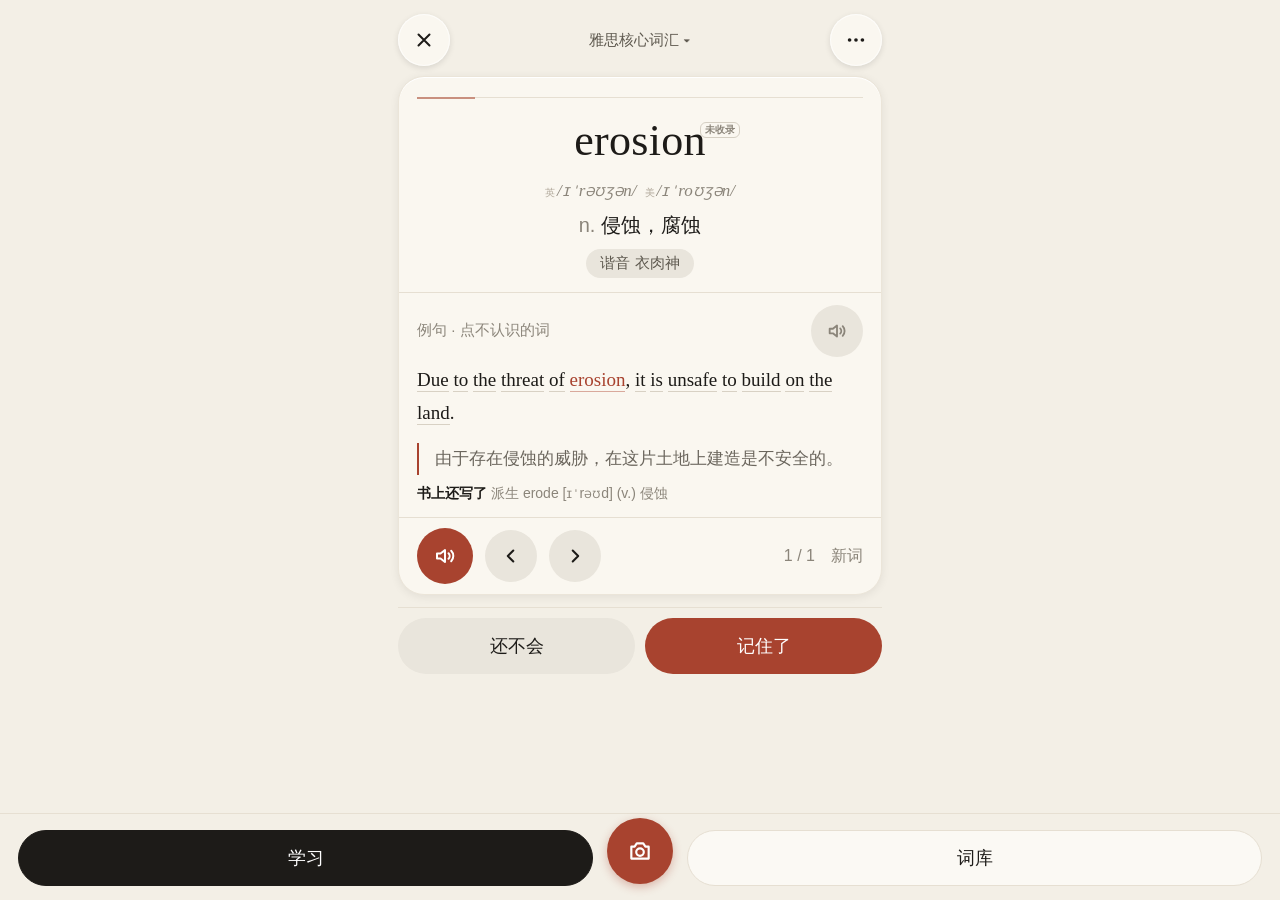
==== vocab/index.html @ ccadfb57 "vocab v3: 学这个类, category switcher, full-res OCR, judge fixes, layout" ====
<!doctype html><html lang="zh-CN"><head><meta charset="utf-8">
<meta name="viewport" content="width=device-width,initial-scale=1,viewport-fit=cover,user-scalable=no">
<meta name="theme-color" content="#f3efe6"><link rel="manifest" href="manifest.json">
<link rel="apple-touch-icon" href="icon-192.png"><meta name="apple-mobile-web-app-capable" content="yes"><meta name="apple-mobile-web-app-status-bar-style" content="default"><meta name="apple-mobile-web-app-title" content="拍照词库">
<meta name="referrer" content="no-referrer"><title>拍照词库</title><link rel="stylesheet" href="app.css"></head><body>
<div class="app">
<!-- 学习 -->
<section class="view on" id="v-study">
  <div class="top"><button class="rbtn" id="closeBtn" aria-label="关闭"><svg viewBox="0 0 24 24" fill="none" stroke="#1d1b18" stroke-width="2.2" stroke-linecap="round"><path d="M6 6l12 12M18 6L6 18"/></svg></button>
  <button id="catName" style="font-size:15px;color:#5e594f;max-width:55%;overflow:hidden;text-overflow:ellipsis;white-space:nowrap"></button><button class="rbtn" id="moreBtn" aria-label="更多"><svg viewBox="0 0 24 24" fill="#1d1b18"><circle cx="5" cy="12" r="2"/><circle cx="12" cy="12" r="2"/><circle cx="19" cy="12" r="2"/></svg></button></div>
  <div class="card" id="card"></div>
  <div class="acts"><button class="big g" id="dunno">还不会</button><button class="big r" id="gotit">记住了</button></div>
</section>
<!-- 词库 -->
<section class="view" id="v-lib">
  <div class="top"><h2>词库</h2><button class="rbtn" id="libMore" aria-label="更多"><svg viewBox="0 0 24 24" fill="#1d1b18"><circle cx="5" cy="12" r="2"/><circle cx="12" cy="12" r="2"/><circle cx="19" cy="12" r="2"/></svg></button></div>
  <div class="pbtns"><button class="pb r" id="addParent">＋ 新建大类</button><button class="pb" id="manualBtn">✍️ 手动添加</button></div>
  <div class="list" id="catList"></div>
  <p class="muted">点分类开始学习；☰ 拖动或 ↑↓ 排序；⋯ 管理单词、重命名、删除。<br>大类数量 = 自身单词 + 全部子类单词。</p>
</section>
<!-- 单词管理 -->
<section class="view" id="v-words">
  <div class="top"><button class="rbtn" data-back>‹</button><h2 id="wTitle"></h2><span id="wOkWrap" style="width:52px"></span></div>
  <div class="pbtns"><button class="pb" id="wDelMode">多选删除</button><button class="pb" id="wEditMode">编辑</button><button class="pb" id="wFix">补全音标/谐音/等级</button></div>
  <div class="list" id="wList"></div>
</section>
<!-- 拍照 -->
<section class="view" id="v-photo">
  <div class="top"><button class="rbtn" data-back>‹</button><h2>拍照导入</h2><span style="width:52px"></span></div>
  <div class="pbtns"><button class="pb" id="pickBtn">🖼 从相册选（可多张）</button><button class="pb" id="shootBtn">📷 拍一张</button></div>
  <div class="thumbs" id="thumbs"></div>
  <p class="muted" id="photoTip">可连续拍多张；识别按缩略图顺序进行，第 1 张的单词排在最前。</p>
  <button class="big r" style="width:100%;display:none" id="runOcr">开始识别</button>
  <input type="file" id="pick" accept="image/*" multiple hidden><input type="file" id="shoot" accept="image/*" capture="environment" hidden>
</section>
<!-- 确认 -->
<section class="view" id="v-confirm">
  <div class="top"><button class="rbtn" data-back>‹</button><h2>确认导入</h2><button class="ok" id="confOk">✓</button></div>
  <div class="prog" id="prog"><div id="progT">准备中…</div><div class="bar"><i id="progB"></i></div></div>
  <div class="fm"><label>导入到分类</label><select id="confCat"></select></div>
  <div class="pbtns" style="margin-top:10px"><button class="pb" id="selAll">全选 / 全不选</button></div>
  <div id="confList"></div>
</section>
<!-- 手动 -->
<section class="view" id="v-manual">
  <div class="top"><button class="rbtn" data-back>‹</button><h2 id="mTitle">手动添加</h2><button class="ok" id="mOk">✓</button></div>
  <div class="ecard"><div class="f" id="mForm"></div></div>
  <div class="pbtns"><button class="pb" id="mAuto">自动补全音标 / 谐音 / 释义 / 翻译</button></div>
</section>
</div>
<nav class="nav"><button class="tab on" id="tabStudy">学习</button><button class="cam" id="camBtn" aria-label="拍照导入"><svg viewBox="0 0 24 24" fill="none" stroke="#fff" stroke-width="2" stroke-linejoin="round"><path d="M4 8h3l2-3h6l2 3h3v11H4z"/><circle cx="12" cy="13" r="3.5"/></svg></button><button class="tab" id="tabLib">词库</button></nav>
<div class="pop" id="pop"></div><div class="toast" id="toast"></div><div class="hint" id="hint" style="display:none">轻点任意处开始朗读</div>
<div class="sheet" id="sheet"><div class="in" id="sheetIn"></div></div>
<input type="file" id="restoreFile" accept="application/json,.json" hidden>
<script src="cefr.js"></script><script src="parse.js"></script><script src="enrich.js"></script><script src="app.js"></script>
</body></html>
---- vocab/app.css ----
:root{--bg:#f3efe6;--card:#faf7f0;--line:#e6dfd2;--red:#a8432f;--red2:#b04a35;--ink:#1d1b18;--mute:#8b857a;--grey:#e9e5dc;--serif:Georgia,"Noto Serif","Noto Serif SC","Songti SC",serif}
*{box-sizing:border-box;-webkit-tap-highlight-color:transparent}
html,body{margin:0;background:var(--bg);color:var(--ink);font-family:-apple-system,"PingFang SC","Noto Sans SC","Helvetica Neue",sans-serif;-webkit-user-select:none;user-select:none}
input,textarea,select{-webkit-user-select:text;user-select:text}
button{font:inherit;color:inherit;border:0;background:none;padding:0;cursor:pointer}
.app{max-width:520px;margin:0 auto;min-height:100vh;padding:calc(env(safe-area-inset-top) + 12px) 18px calc(env(safe-area-inset-bottom) + 96px)}
.top{display:flex;justify-content:space-between;align-items:center;height:56px;margin-bottom:8px}
.top h2{font-size:17px;font-weight:600;margin:0}
.rbtn{width:52px;height:52px;border-radius:50%;background:var(--card);box-shadow:0 2px 6px #0000001c,inset 0 0 0 1px #ffffffaa;display:flex;align-items:center;justify-content:center}
.rbtn svg{width:22px;height:22px}
.card{background:var(--card);border-radius:26px;box-shadow:0 1px 0 #fff inset,0 2px 10px #00000012;border:1px solid #ebe5d9;overflow:hidden;position:relative}
.card .acc{height:1px;background:var(--line);margin:20px 18px 0;position:relative}.card .acc:before{content:"";position:absolute;left:0;top:-.5px;width:58px;height:2px;background:#c9907f}
.head{text-align:center;padding:10px 18px 14px}
.word{font-family:var(--serif);font-size:44px;font-weight:500;letter-spacing:.3px;margin:8px 0 0;line-height:1.15;word-break:break-word;position:relative;display:inline-block}
.lv{position:absolute;right:-34px;top:6px;font-family:-apple-system,sans-serif;font-size:10px;font-weight:600;color:var(--red);border:1px solid #d9a99c;border-radius:6px;padding:1px 4px;text-decoration:none;letter-spacing:0}
.lv.na{color:var(--mute);border-color:#d5cfc3}
.ipa{font-family:var(--serif);font-style:italic;color:var(--mute);font-size:17px;margin-top:12px}.ipa span{margin:0 4px}.ipa small{font-style:normal;font-size:10px;margin-right:2px;color:#b1a99b}
.mean{font-size:20px;margin-top:10px}.mean .pos{color:var(--mute);margin-right:6px}
.pill{display:inline-block;margin-top:10px;background:var(--grey);color:#5e594f;border-radius:999px;padding:5px 14px;font-size:15px}
.ex{border-top:1px solid var(--line);padding:12px 18px 14px}
.exh{display:flex;justify-content:space-between;align-items:center;color:var(--mute);font-size:15px}
.gbtn{width:52px;height:52px;border-radius:50%;background:var(--grey);display:flex;align-items:center;justify-content:center}.gbtn svg{width:22px;height:22px}
.sent{font-family:var(--serif);font-size:19px;line-height:1.75;margin-top:6px}
.sent .w{border-bottom:1.5px solid #d8d1c4;padding-bottom:1px;cursor:pointer}.sent .w.t{color:var(--red);border-color:#d9a99c}.sent .w.on{background:#efe4d7}
.trans{border-left:2px solid var(--red);padding:2px 0 2px 16px;margin:14px 0 0;color:#6b665d;font-size:17px;line-height:1.65}
.extra{font-size:14px;margin-top:10px;color:var(--mute)}.extra b{color:var(--ink);font-weight:600;margin-right:4px}
.tag{display:inline-block;font-size:11px;color:var(--red);border:1px solid #d9a99c;border-radius:5px;padding:0 4px;margin-left:6px;vertical-align:middle}
.cbar{border-top:1px solid var(--line);display:flex;align-items:center;gap:12px;padding:10px 18px}
.rplay{width:56px;height:56px;border-radius:50%;background:var(--red);color:#fff;display:flex;align-items:center;justify-content:center}.rplay svg{width:24px;height:24px}
.cnt{margin-left:auto;color:var(--mute);font-size:16px}
.acts{display:flex;gap:10px;margin-top:12px;padding-top:10px;border-top:1px solid var(--line)}
.big{flex:1;height:56px;border-radius:28px;font-size:18px}.big.g{background:var(--grey)}.big.r{background:var(--red);color:#fff}
.nav{position:fixed;left:0;right:0;bottom:0;background:var(--bg);border-top:1px solid var(--line);padding:16px 18px calc(env(safe-area-inset-bottom) + 14px);display:flex;align-items:center;gap:14px;z-index:20}
.nav .tab{flex:1;height:56px;border-radius:28px;font-size:18px;background:#fbf9f4;border:1px solid var(--line)}.nav .tab.on{background:#1d1b18;color:#fff;border-color:#1d1b18}
.nav .cam{width:66px;height:66px;border-radius:50%;background:var(--red);color:#fff;display:flex;align-items:center;justify-content:center;margin-top:-14px;box-shadow:0 3px 10px #a8432f55}.nav .cam svg{width:26px;height:26px}
.view{display:none}.view.on{display:block}
.hint{position:fixed;left:50%;transform:translateX(-50%);bottom:calc(env(safe-area-inset-bottom) + 108px);background:#1d1b18cc;color:#fff;font-size:13px;padding:7px 14px;border-radius:999px;z-index:30;transition:opacity .3s}
.toast{position:fixed;left:50%;top:80px;transform:translateX(-50%);background:#1d1b18e6;color:#fff;padding:9px 16px;border-radius:12px;z-index:60;display:none;font-size:14px;max-width:86vw}
.pop{position:fixed;left:18px;right:18px;bottom:110px;background:var(--card);border-radius:20px;box-shadow:0 8px 30px #0003;padding:16px 18px;z-index:40;display:none}
.pop .pw{font-family:var(--serif);font-size:26px}.pop .pi{font-family:var(--serif);font-style:italic;color:var(--mute);margin-left:8px}
.sheet{position:fixed;inset:0;background:#0004;z-index:50;display:none;align-items:flex-end}.sheet.on{display:flex}
.sheet .in{background:var(--bg);width:100%;border-radius:24px 24px 0 0;padding:10px 18px calc(env(safe-area-inset-bottom) + 18px)}
.sheet .item{display:block;width:100%;text-align:left;padding:15px 6px;border-bottom:1px solid var(--line);font-size:17px}
.list .row{display:flex;align-items:center;gap:10px;background:var(--card);border:1px solid #ebe5d9;border-radius:18px;padding:12px 14px;margin:10px 0}
.list .row.child{margin-left:26px;border-radius:16px}.list .row.sel{border-color:var(--red);box-shadow:0 0 0 1px var(--red)}
.row .t{flex:1;min-width:0}.row .t b{font-family:var(--serif);font-size:19px;font-weight:500}.row .t small{color:var(--mute);margin-left:6px}
.row .t .sub{color:var(--mute);font-size:13px;margin-top:2px;white-space:nowrap;overflow:hidden;text-overflow:ellipsis}
.mini{width:34px;height:34px;border-radius:50%;background:var(--grey);font-size:14px;flex:none}
.drag{color:#b9b1a3;font-size:18px;touch-action:none;padding:4px}
.chk{width:24px;height:24px;border-radius:50%;border:1.5px solid #c9c1b3;flex:none;display:flex;align-items:center;justify-content:center;color:#fff;font-size:14px}.chk.on{background:var(--red);border-color:var(--red)}
.pbtns{display:flex;gap:10px;flex-wrap:wrap;margin:6px 0 4px}.pb{height:42px;padding:0 16px;border-radius:21px;background:var(--card);border:1px solid var(--line);font-size:15px}.pb.r{background:var(--red);color:#fff;border-color:var(--red)}
.muted{color:var(--mute);font-size:14px;line-height:1.6}
.ok{width:52px;height:52px;border-radius:50%;background:var(--red);color:#fff;font-size:24px;display:flex;align-items:center;justify-content:center}
.ecard{background:var(--card);border:1px solid #ebe5d9;border-radius:20px;padding:14px;margin:10px 0;display:flex;gap:10px}.ecard.off{opacity:.55}
.ecard .f{flex:1;min-width:0}
.f input,.f textarea,.f select,.fm input,.fm textarea,.fm select{width:100%;font:inherit;font-size:15px;border:1px solid var(--line);border-radius:10px;padding:8px 10px;margin:3px 0;background:#fff;color:var(--ink)}
.f input.w{font-family:var(--serif);font-size:20px}.f textarea{min-height:52px;font-family:var(--serif)}
.f label,.fm label{display:block;font-size:12px;color:var(--mute);margin-top:6px}
.f .two{display:flex;gap:6px}
.grp{font-size:13px;color:var(--red);margin:18px 4px 2px;font-weight:600}
.thumbs{display:grid;grid-template-columns:repeat(3,1fr);gap:10px;margin:12px 0}
.th{position:relative;border-radius:14px;overflow:hidden;background:#ddd;aspect-ratio:3/4}.th img{width:100%;height:100%;object-fit:cover}
.th .n{position:absolute;left:6px;top:6px;background:var(--red);color:#fff;border-radius:10px;font-size:12px;padding:1px 7px}
.th .x{position:absolute;right:5px;top:5px;width:26px;height:26px;border-radius:50%;background:#000a;color:#fff}
.th .mv{position:absolute;bottom:5px;left:5px;right:5px;display:flex;justify-content:space-between}.th .mv button{width:30px;height:26px;border-radius:13px;background:#fffd}
.prog{background:var(--card);border-radius:18px;padding:14px;margin:10px 0}.bar{height:6px;background:var(--grey);border-radius:3px;overflow:hidden;margin-top:8px}.bar i{display:block;height:100%;background:var(--red);width:0;transition:width .3s}
#catList .row{flex-wrap:wrap;row-gap:8px}#catList .row .t{flex:1 1 calc(100% - 40px);min-width:0}#catList .row .t b{white-space:nowrap;overflow:hidden;text-overflow:ellipsis;display:block}#catList .row [data-a=study]{margin-left:30px;margin-right:auto}
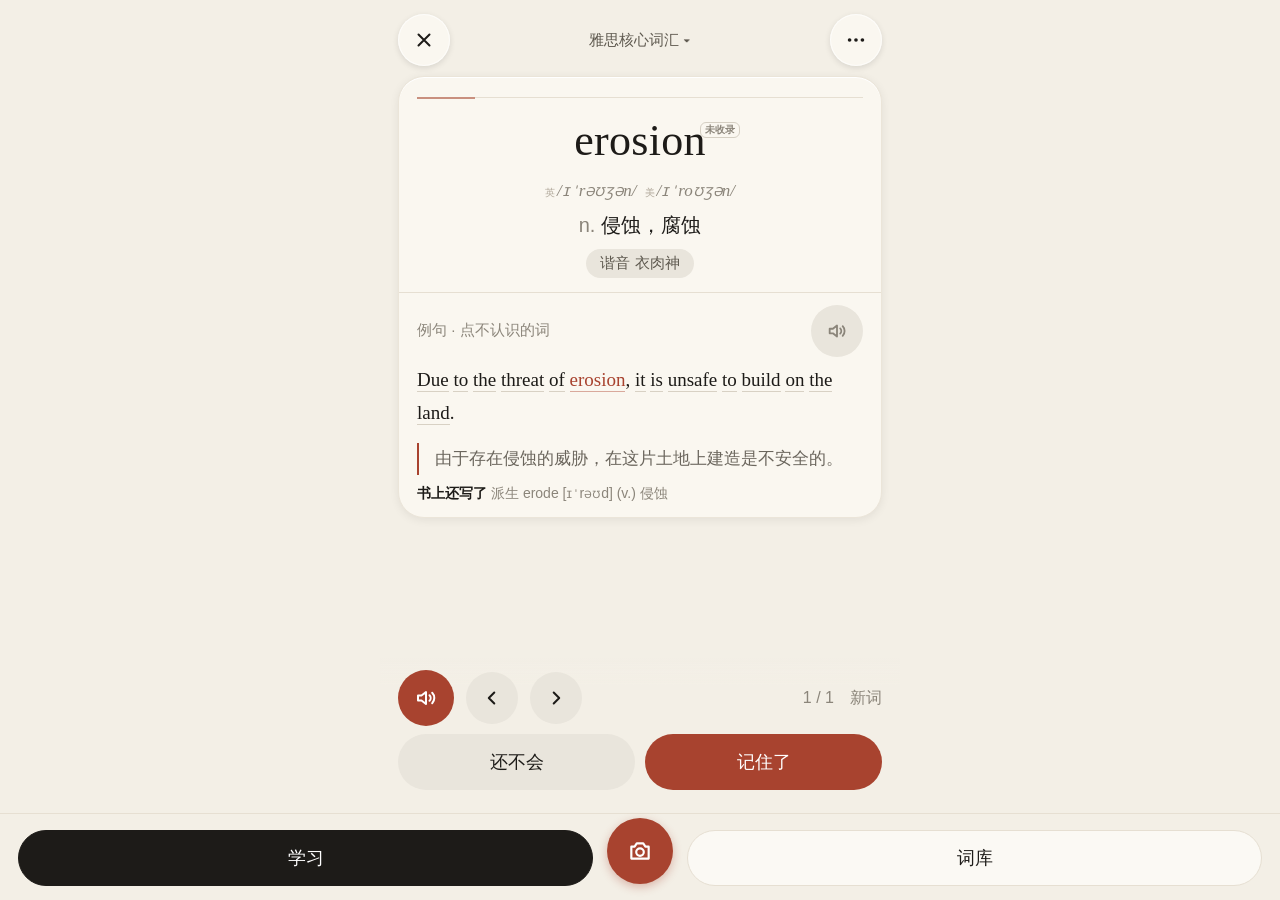
==== commit fee250f9: "vocab v4: fixed controls, auto-translate, word pop, xAI OCR option, direct import, link import, dele" ====
--- a/vocab/index.html
+++ b/vocab/index.html
@@ -9,6 +9,7 @@
   <div class="top"><button class="rbtn" id="closeBtn" aria-label="关闭"><svg viewBox="0 0 24 24" fill="none" stroke="#1d1b18" stroke-width="2.2" stroke-linecap="round"><path d="M6 6l12 12M18 6L6 18"/></svg></button>
   <button id="catName" style="font-size:15px;color:#5e594f;max-width:55%;overflow:hidden;text-overflow:ellipsis;white-space:nowrap"></button><button class="rbtn" id="moreBtn" aria-label="更多"><svg viewBox="0 0 24 24" fill="#1d1b18"><circle cx="5" cy="12" r="2"/><circle cx="12" cy="12" r="2"/><circle cx="19" cy="12" r="2"/></svg></button></div>
   <div class="card" id="card"></div>
+  <div class="fixbar" id="fixbar"><button class="rplay" id="spW" aria-label="读单词"></button><button class="gbtn" id="prev" aria-label="上一个"></button><button class="gbtn" id="next" aria-label="下一个"></button><span class="cnt" id="cnt"></span></div>
   <div class="acts"><button class="big g" id="dunno">还不会</button><button class="big r" id="gotit">记住了</button></div>
 </section>
 <!-- 词库 -->
@@ -21,7 +22,7 @@
 <!-- 单词管理 -->
 <section class="view" id="v-words">
   <div class="top"><button class="rbtn" data-back>‹</button><h2 id="wTitle"></h2><span id="wOkWrap" style="width:52px"></span></div>
-  <div class="pbtns"><button class="pb" id="wDelMode">多选删除</button><button class="pb" id="wEditMode">编辑</button><button class="pb" id="wFix">补全音标/谐音/等级</button></div>
+  <div class="pbtns"><button class="pb" id="wMoveMode">多选加入分类</button><button class="pb" id="wDelMode">多选删除</button><button class="pb" id="wEditMode">编辑</button><button class="pb" id="wFix">补全音标/谐音/等级</button></div>
   <div class="list" id="wList"></div>
 </section>
 <!-- 拍照 -->
@@ -31,15 +32,22 @@
   <div class="thumbs" id="thumbs"></div>
   <p class="muted" id="photoTip">可连续拍多张；识别按缩略图顺序进行，第 1 张的单词排在最前。</p>
   <button class="big r" style="width:100%;display:none" id="runOcr">开始识别</button>
+  <div class="prog" id="prog" style="display:none;margin-top:14px"><div id="progT">准备中…</div><div class="bar"><i id="progB"></i></div></div>
+  <p class="muted" id="ocrMode"></p>
+  <div class="ecard" style="margin-top:16px"><div class="f"><label>粘贴导入链接/代码</label><textarea id="pasteBox" placeholder="粘贴 #import= 链接，或 PZCK1: 开头的代码，或 JSON"></textarea><button class="pb r" id="pasteBtn" style="margin-top:8px">导入到词库</button></div></div>
   <input type="file" id="pick" accept="image/*" multiple hidden><input type="file" id="shoot" accept="image/*" capture="environment" hidden>
 </section>
-<!-- 确认 -->
-<section class="view" id="v-confirm">
-  <div class="top"><button class="rbtn" data-back>‹</button><h2>确认导入</h2><button class="ok" id="confOk">✓</button></div>
-  <div class="prog" id="prog"><div id="progT">准备中…</div><div class="bar"><i id="progB"></i></div></div>
-  <div class="fm"><label>导入到分类</label><select id="confCat"></select></div>
-  <div class="pbtns" style="margin-top:10px"><button class="pb" id="selAll">全选 / 全不选</button></div>
-  <div id="confList"></div>
+<!-- 设置 -->
+<section class="view" id="v-set">
+  <div class="top"><button class="rbtn" data-back>‹</button><h2>识别设置</h2><button class="ok" id="setOk">✓</button></div>
+  <div class="ecard"><div class="f">
+    <label><input type="checkbox" id="setAI" style="width:auto;margin-right:6px">使用 AI 识别（xAI Grok，更准）</label>
+    <label>xAI API Key（只保存在本机 IndexedDB，不会上传到别处）</label><input id="setKey" type="password" autocomplete="off" placeholder="xai-...">
+    <label>模型</label><input id="setModel" placeholder="grok-4.7">
+    <p class="muted" style="font-size:13px">没有 Key 或调用失败时，会自动改用本地 Tesseract 识别。照片会发送到 api.x.ai。</p>
+  </div></div>
+  <div class="pbtns"><button class="pb" id="setTest">测试 Key</button><button class="pb" id="setClear">清除 Key</button></div>
+  <p class="muted" id="setMsg"></p>
 </section>
 <!-- 手动 -->
 <section class="view" id="v-manual">
@@ -50,7 +58,7 @@
 </div>
 <nav class="nav"><button class="tab on" id="tabStudy">学习</button><button class="cam" id="camBtn" aria-label="拍照导入"><svg viewBox="0 0 24 24" fill="none" stroke="#fff" stroke-width="2" stroke-linejoin="round"><path d="M4 8h3l2-3h6l2 3h3v11H4z"/><circle cx="12" cy="13" r="3.5"/></svg></button><button class="tab" id="tabLib">词库</button></nav>
 <div class="pop" id="pop"></div><div class="toast" id="toast"></div><div class="hint" id="hint" style="display:none">轻点任意处开始朗读</div>
-<div class="sheet" id="sheet"><div class="in" id="sheetIn"></div></div>
+<div class="sheet" id="sheet"><div class="in"><div class="sht" id="sheetT"></div><div id="sheetIn"></div></div></div>
 <input type="file" id="restoreFile" accept="application/json,.json" hidden>
 <script src="cefr.js"></script><script src="parse.js"></script><script src="enrich.js"></script><script src="app.js"></script>
 </body></html>
--- a/vocab/app.css
+++ b/vocab/app.css
@@ -65,3 +65,10 @@
 .th .mv{position:absolute;bottom:5px;left:5px;right:5px;display:flex;justify-content:space-between}.th .mv button{width:30px;height:26px;border-radius:13px;background:#fffd}
 .prog{background:var(--card);border-radius:18px;padding:14px;margin:10px 0}.bar{height:6px;background:var(--grey);border-radius:3px;overflow:hidden;margin-top:8px}.bar i{display:block;height:100%;background:var(--red);width:0;transition:width .3s}
 #catList .row{flex-wrap:wrap;row-gap:8px}#catList .row .t{flex:1 1 calc(100% - 40px);min-width:0}#catList .row .t b{white-space:nowrap;overflow:hidden;text-overflow:ellipsis;display:block}#catList .row [data-a=study]{margin-left:30px;margin-right:auto}
+
+#v-study{padding-bottom:190px}
+.fixbar{position:fixed;left:50%;transform:translateX(-50%);width:min(520px,100%);padding:12px 18px 8px;bottom:calc(env(safe-area-inset-bottom) + 166px);display:flex;align-items:center;gap:12px;background:linear-gradient(#f3efe600,var(--bg) 35%);z-index:15}
+#v-study .acts{position:fixed;left:50%;transform:translateX(-50%);width:min(520px,100%);padding:4px 18px 10px;bottom:calc(env(safe-area-inset-bottom) + 100px);margin:0;background:var(--bg);border-top:0;z-index:15}
+.sht{font-size:14px;color:var(--mute);padding:4px 6px 10px;line-height:1.5}.sht:empty{display:none}.sht b{color:var(--ink);font-size:16px;display:block;margin-bottom:4px}
+.item.danger{color:var(--red)}
+.pop .pz{font-size:18px;margin-top:8px}
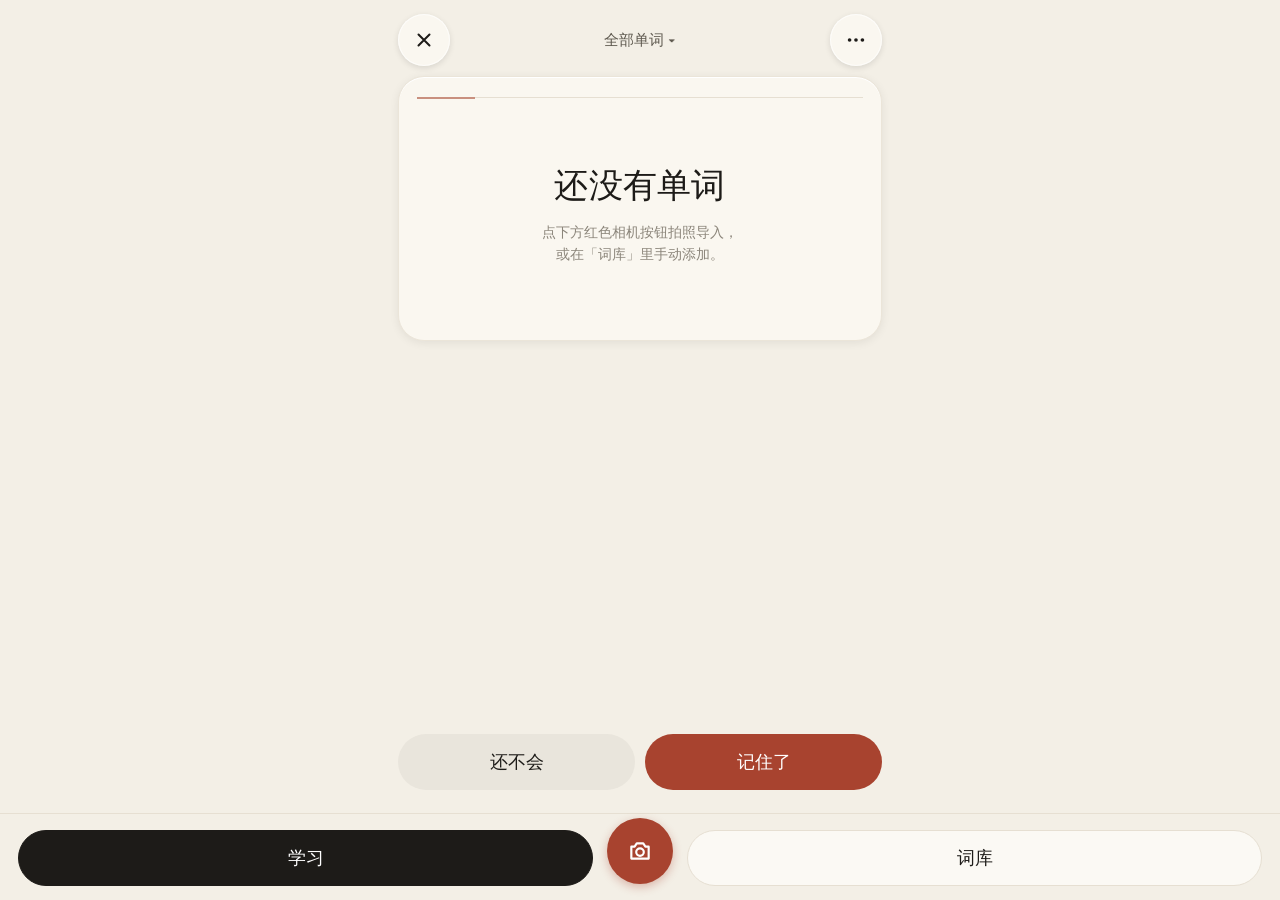
==== commit 4a4628dd: "vocab v5: no 未分类 category (S.lib outside list, exclusive categories, picker/移出), offline ECDICT mean" ====
--- a/vocab/index.html
+++ b/vocab/index.html
@@ -22,7 +22,7 @@
 <!-- 单词管理 -->
 <section class="view" id="v-words">
   <div class="top"><button class="rbtn" data-back>‹</button><h2 id="wTitle"></h2><span id="wOkWrap" style="width:52px"></span></div>
-  <div class="pbtns"><button class="pb" id="wMoveMode">多选加入分类</button><button class="pb" id="wDelMode">多选删除</button><button class="pb" id="wEditMode">编辑</button><button class="pb" id="wFix">补全音标/谐音/等级</button></div>
+  <div class="pbtns"><button class="pb" id="wMoveMode">多选加入分类</button><button class="pb" id="wAddMode">从外面选词加入</button><button class="pb" id="wOutMode">多选移出分类</button><button class="pb" id="wDelMode">多选删除</button><button class="pb" id="wEditMode">编辑</button><button class="pb" id="wFix">补全音标/谐音/等级</button></div>
   <div class="list" id="wList"></div>
 </section>
 <!-- 拍照 -->
@@ -34,7 +34,7 @@
   <button class="big r" style="width:100%;display:none" id="runOcr">开始识别</button>
   <div class="prog" id="prog" style="display:none;margin-top:14px"><div id="progT">准备中…</div><div class="bar"><i id="progB"></i></div></div>
   <p class="muted" id="ocrMode"></p>
-  <div class="ecard" style="margin-top:16px"><div class="f"><label>粘贴导入链接/代码</label><textarea id="pasteBox" placeholder="粘贴 #import= 链接，或 PZCK1: 开头的代码，或 JSON"></textarea><button class="pb r" id="pasteBtn" style="margin-top:8px">导入到词库</button></div></div>
+  <div class="ecard" style="margin-top:16px"><div class="f"><label>粘贴导入链接/代码（或输入短码，如 p4）</label><textarea id="pasteBox" placeholder="输入词包短码（如 p4），或粘贴 #import= 链接 / PZCK1: 代码 / JSON"></textarea><button class="pb r" id="pasteBtn" style="margin-top:8px">导入到词库</button></div></div>
   <input type="file" id="pick" accept="image/*" multiple hidden><input type="file" id="shoot" accept="image/*" capture="environment" hidden>
 </section>
 <!-- 设置 -->
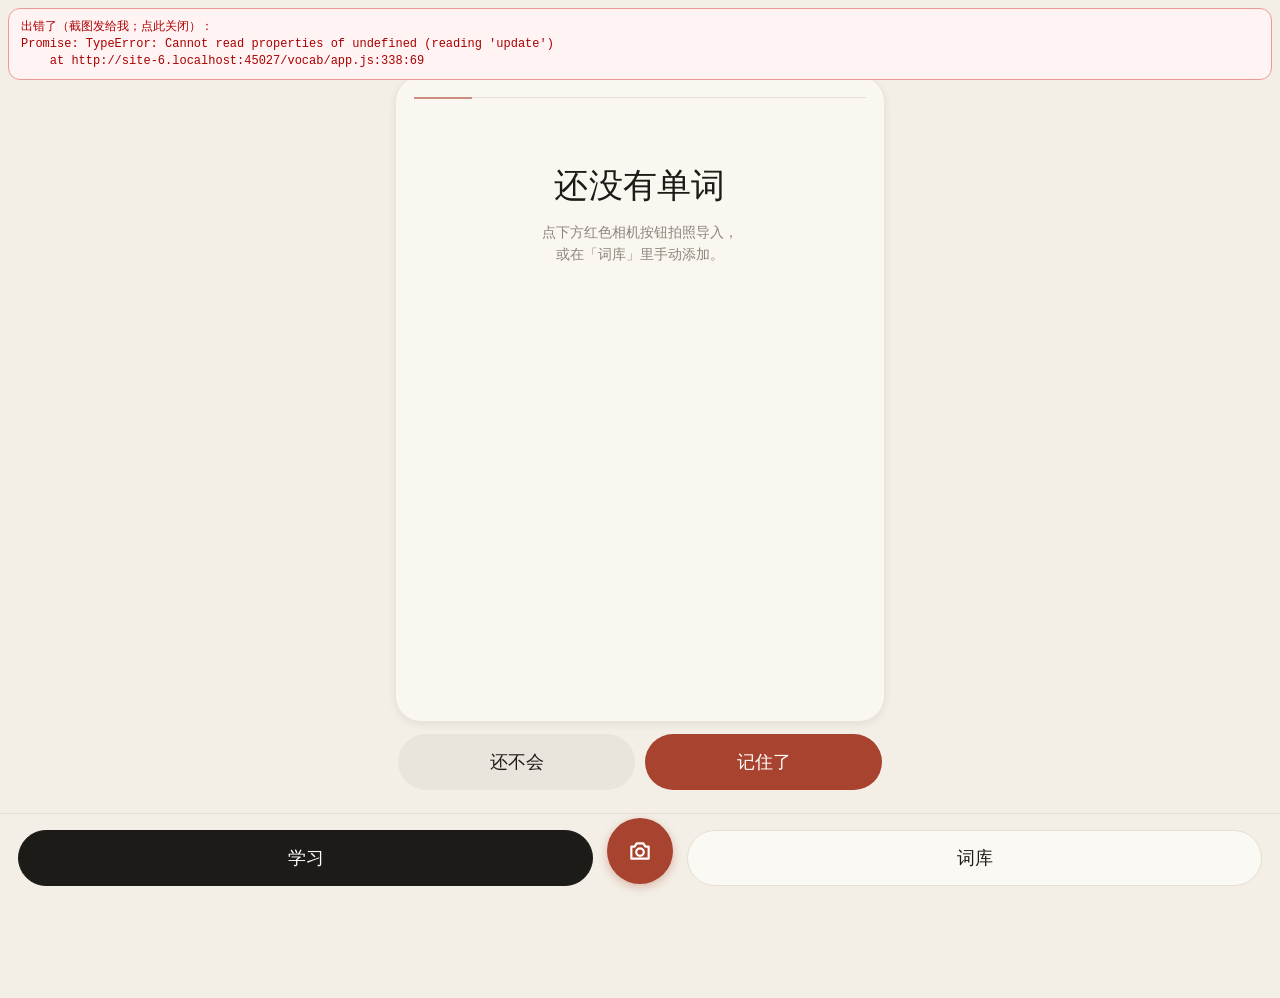
==== commit 7d3c98f8: "vocab v5-17: on-screen error handler, robust SW (timeout network-first, per-file precache, no range " ====
--- a/vocab/index.html
+++ b/vocab/index.html
@@ -1,7 +1,7 @@
-<!doctype html><html lang="zh-CN"><head><meta charset="utf-8">
+<!doctype html><html lang="zh-CN"><head><meta charset="utf-8"><script>(function(){function show(m){try{var d=document.getElementById('fatal');if(!d){d=document.createElement('div');d.id='fatal';d.style.cssText='position:fixed;left:8px;right:8px;top:calc(env(safe-area-inset-top) + 8px);z-index:99999;background:#fff3f3;color:#a00;border:1px solid #e99;border-radius:12px;padding:10px 12px;font:12px/1.4 -apple-system,monospace;white-space:pre-wrap;word-break:break-all;max-height:50vh;overflow:auto';d.onclick=function(){d.remove()};(document.body||document.documentElement).appendChild(d)}d.textContent+=(d.textContent?'\n':'')+'出错了（截图发给我；点此关闭）：\n'+m}catch(e){}}window.__showErr=show;window.addEventListener('error',function(e){show((e.message||'error')+(e.filename?' @'+e.filename.split('/').pop()+':'+e.lineno+':'+e.colno:'')+(e.error&&e.error.stack?'\n'+e.error.stack:''))});window.addEventListener('unhandledrejection',function(e){var r=e.reason;if(r&&r.name==='NotAllowedError')return;show('Promise: '+(r&&(r.stack||r.message)||r))});setTimeout(function(){if(!window.__booted)show('启动超时：app.js 未完成加载（网络或缓存问题）。下拉刷新或稍后重试。')},12000)})();</script>
 <meta name="viewport" content="width=device-width,initial-scale=1,viewport-fit=cover,user-scalable=no">
 <meta name="theme-color" content="#f3efe6"><link rel="manifest" href="manifest.json">
-<link rel="apple-touch-icon" href="icon-192.png"><meta name="apple-mobile-web-app-capable" content="yes"><meta name="apple-mobile-web-app-status-bar-style" content="default"><meta name="apple-mobile-web-app-title" content="拍照词库">
+<link rel="icon" href="favicon.ico"><link rel="apple-touch-icon" href="icon-192.png"><meta name="apple-mobile-web-app-capable" content="yes"><meta name="apple-mobile-web-app-status-bar-style" content="default"><meta name="apple-mobile-web-app-title" content="拍照词库">
 <meta name="referrer" content="no-referrer"><title>拍照词库</title><link rel="stylesheet" href="app.css"></head><body>
 <div class="app">
 <!-- 学习 -->
@@ -14,7 +14,7 @@
 </section>
 <!-- 词库 -->
 <section class="view" id="v-lib">
-  <div class="top"><h2>词库</h2><button class="rbtn" id="libMore" aria-label="更多"><svg viewBox="0 0 24 24" fill="#1d1b18"><circle cx="5" cy="12" r="2"/><circle cx="12" cy="12" r="2"/><circle cx="19" cy="12" r="2"/></svg></button></div>
+  <div class="top"><h2>词库</h2><span id="libOkWrap"></span><button class="rbtn" id="libMore" aria-label="更多"><svg viewBox="0 0 24 24" fill="#1d1b18"><circle cx="5" cy="12" r="2"/><circle cx="12" cy="12" r="2"/><circle cx="19" cy="12" r="2"/></svg></button></div>
   <div class="pbtns"><button class="pb r" id="addParent">＋ 新建大类</button><button class="pb" id="manualBtn">✍️ 手动添加</button></div>
   <div class="list" id="catList"></div>
   <p class="muted">点分类开始学习；☰ 拖动或 ↑↓ 排序；⋯ 管理单词、重命名、删除。<br>大类数量 = 自身单词 + 全部子类单词。</p>
--- a/vocab/app.css
+++ b/vocab/app.css
@@ -72,3 +72,63 @@
 .sht{font-size:14px;color:var(--mute);padding:4px 6px 10px;line-height:1.5}.sht:empty{display:none}.sht b{color:var(--ink);font-size:16px;display:block;margin-bottom:4px}
 .item.danger{color:var(--red)}
 .pop .pz{font-size:18px;margin-top:8px}
+
+.olh{display:flex;justify-content:space-between;align-items:center;margin:18px 4px 4px;color:#8b857a;font-size:14px}.olb{background:none;border:0;color:#a5452f;font-size:14px;padding:6px 0}.ol{list-style:none;margin:0;padding:0 4px}.ol li{padding:9px 0;border-bottom:1px solid #e8e2d6;font-size:16px}.ol li span{color:#8b857a;font-size:13px}
+
+.olact{display:flex;gap:6px;flex-wrap:wrap;align-items:center;margin:4px 0 8px}.olact .pb{height:32px;padding:0 12px;font-size:13px}
+.ol li{position:relative;display:flex;align-items:center;gap:8px;overflow:hidden}.ol li .sw{flex:1;min-width:0;transition:transform .2s}
+.swdel{display:none;background:#d9443a;color:#fff;border:0;border-radius:8px;height:36px;padding:0 14px;font-size:14px;flex:none}
+.open>.swdel{display:block}
+.lvsrc{font-size:10px;color:#8a8378;margin-left:4px;white-space:nowrap}
+/* v5-4: left control group just below the volume-down button; nudge via --ctl-top */
+:root{--ctl-top:50dvh}
+.fixbar{left:calc(env(safe-area-inset-left) + 8px);top:var(--ctl-top);bottom:auto;transform:none;width:auto;flex-direction:column;align-items:center;gap:8px;padding:8px 6px;background:#f3efe6e6;border-radius:18px;box-shadow:0 2px 10px #0001}
+.fixbar .cnt{font-size:11px}
+#v-study #card{margin-left:62px}
+:root{--ctl-top:53dvh}
+#ctlP{position:fixed;left:12px;right:12px;top:calc(env(safe-area-inset-top) + 12px);background:var(--card,#fff);border-radius:16px;box-shadow:0 6px 24px #0003;padding:12px 14px;z-index:70;font-size:15px}
+#ctlP .ctlr{display:flex;gap:8px;align-items:center;margin-top:8px}#ctlP input{flex:1}#ctlP .pb{height:34px;padding:0 10px;font-size:13px}
+@keyframes sl{from{transform:translateX(40px);opacity:.3}to{transform:none;opacity:1}}@keyframes sr{from{transform:translateX(-40px);opacity:.3}to{transform:none;opacity:1}}
+#card.sl{animation:sl .22s ease-out}#card.sr{animation:sr .22s ease-out}
+html,body{overscroll-behavior-x:none}#v-study{touch-action:pan-y}
+.lv{position:static;display:inline-block;vertical-align:top;margin-left:6px;font-size:12px}.lvsrc{display:block;margin:2px 0 0}.ol .lvsrc,.row .lvsrc{display:inline}
+/* v5-13 */
+.word{white-space:nowrap;word-break:keep-all;overflow-wrap:normal;hyphens:none;max-width:100%}
+.word .wt{white-space:nowrap}
+html,body,*{scrollbar-width:none}::-webkit-scrollbar{display:none;width:0;height:0}
+html,body{overflow-x:hidden;max-width:100%}
+#v-study{padding-bottom:calc(env(safe-area-inset-bottom) + 180px)}
+#v-study .head{padding-top:14px;padding-bottom:12px}#v-study .ex{padding-top:12px;padding-bottom:14px}
+.fixbar{width:64px;box-sizing:border-box;padding:8px 4px}
+.fixbar .cnt{width:56px;margin:0;text-align:center;font-size:10px;line-height:1.25;font-variant-numeric:tabular-nums;white-space:nowrap;overflow:hidden}
+.fixbar .cnt b,.fixbar .cnt i{display:block;font-weight:600;font-style:normal}
+.hint{bottom:calc(env(safe-area-inset-bottom) + 178px);font-size:12px;padding:5px 12px}
+#card .ipa span{white-space:nowrap;display:inline-block}
+button,.gbtn,.rplay{touch-action:manipulation;-webkit-tap-highlight-color:transparent}
+/* v5-15: lighter integrated left controls */
+:root{--ctl-top:45dvh}
+.fixbar{width:54px;padding:6px 0 7px;gap:2px;background:color-mix(in srgb,var(--card) 78%,transparent);-webkit-backdrop-filter:blur(10px);backdrop-filter:blur(10px);border:1px solid #ebe5d9aa;border-radius:22px;box-shadow:0 1px 0 #fff inset,0 2px 10px #0000000d}
+.fixbar .rplay{width:44px;height:44px;margin-bottom:2px}.fixbar .rplay svg{width:20px;height:20px}
+#prev,#next{width:46px;height:44px;background:transparent;position:relative}
+#prev::before,#next::before{content:'';position:absolute;left:50%;top:50%;width:34px;height:34px;margin:-17px 0 0 -17px;border-radius:50%;background:var(--grey);opacity:.75;z-index:-1}
+#prev,#next{isolation:isolate}#prev svg,#next svg{width:15px;height:15px}
+#prev:active::before,#next:active::before{opacity:1}
+.fixbar .cnt{width:50px;font-size:9.5px;color:var(--mute);opacity:.85;margin-top:2px}.fixbar .cnt b{font-weight:500}
+/* v5-16: no rail — free-floating light-grey circles on the background */
+.fixbar{background:none!important;border:0!important;box-shadow:none!important;-webkit-backdrop-filter:none!important;backdrop-filter:none!important;border-radius:0;padding:0;gap:6px;width:54px}
+.fixbar .rplay{width:42px;height:42px;margin-bottom:4px;box-shadow:0 2px 6px #c8102e33}
+#prev,#next{width:48px;height:46px}
+#prev::before,#next::before{width:40px!important;height:40px!important;margin:-20px 0 0 -20px!important;opacity:1!important;background:#e8e4db!important;box-shadow:none!important;border:0!important}
+#prev:active::before,#next:active::before{background:#dcd7cc!important}
+#prev svg,#next svg{width:16px;height:16px;color:#6b665d}
+.fixbar .cnt{font-size:9px;opacity:.6;margin-top:0}
+#v-study #card{margin-left:50px}
+/* v5-16b: full-width card, controls float on its left edge */
+#v-study #card{margin-left:-3px!important;margin-right:-3px;box-sizing:border-box}
+.fixbar{left:calc(env(safe-area-inset-left) + 15px)!important;z-index:20}
+#v-study .ex,#v-study .extra{padding-left:64px}
+#prev::before,#next::before{background:#7a705f1a!important}
+#prev:active::before,#next:active::before{background:#7a705f30!important}
+.fixbar .rplay{opacity:.92}
+.fixbar{touch-action:none;-webkit-user-select:none;user-select:none;-webkit-touch-callout:none;transition:transform .15s}
+.fixbar.dragging{transform:scale(1.08);filter:drop-shadow(0 6px 12px #0002)}
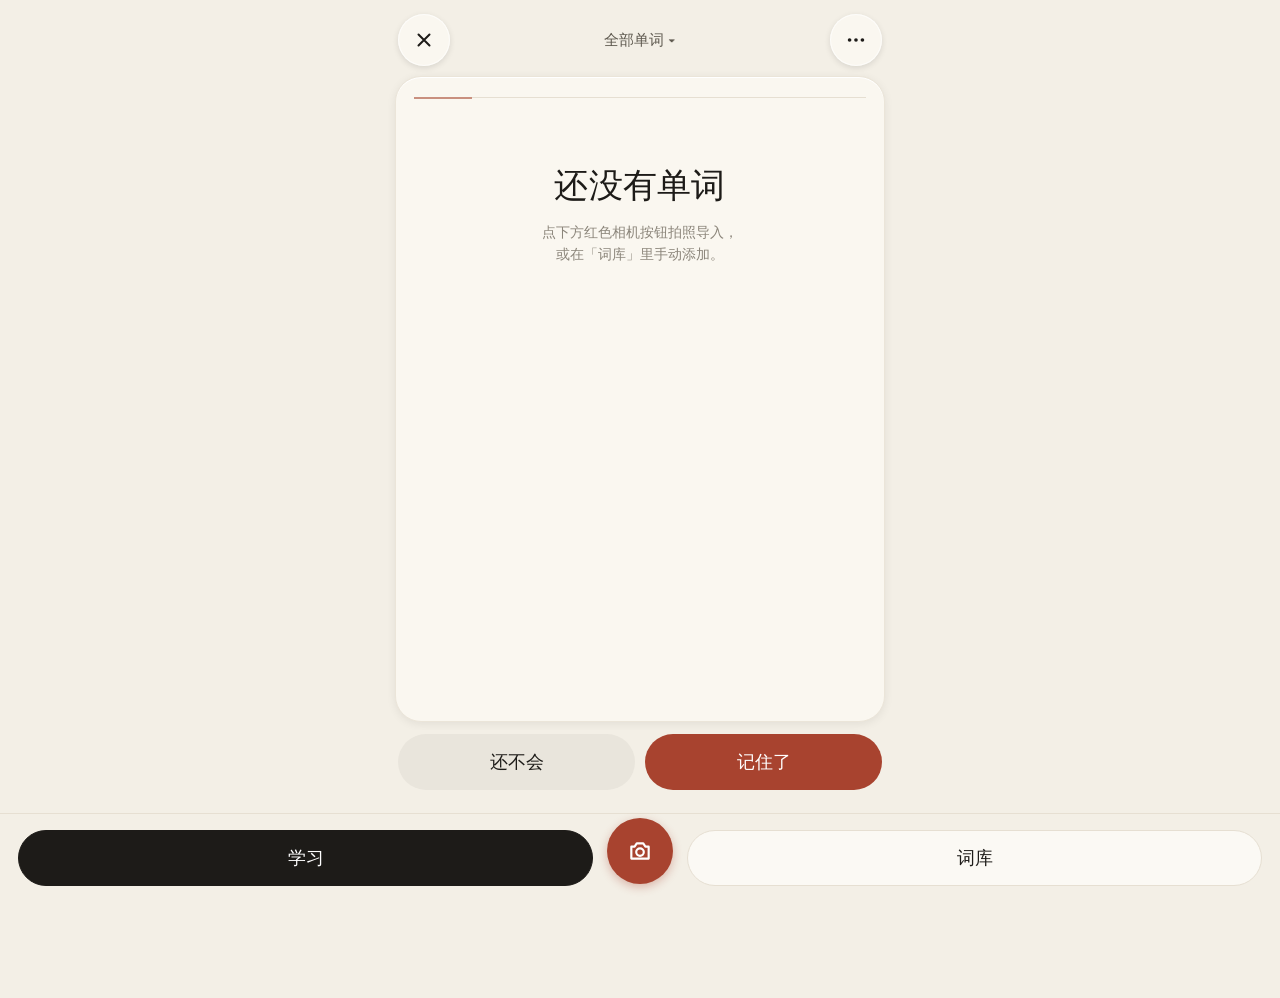
==== commit 28fedc71: "vocab v5-18: pack mirrors (jsDelivr fastly/testingcf/cdn) with 6s timeouts, SW never rejects & skips" ====
--- a/vocab/index.html
+++ b/vocab/index.html
@@ -1,4 +1,4 @@
-<!doctype html><html lang="zh-CN"><head><meta charset="utf-8"><script>(function(){function show(m){try{var d=document.getElementById('fatal');if(!d){d=document.createElement('div');d.id='fatal';d.style.cssText='position:fixed;left:8px;right:8px;top:calc(env(safe-area-inset-top) + 8px);z-index:99999;background:#fff3f3;color:#a00;border:1px solid #e99;border-radius:12px;padding:10px 12px;font:12px/1.4 -apple-system,monospace;white-space:pre-wrap;word-break:break-all;max-height:50vh;overflow:auto';d.onclick=function(){d.remove()};(document.body||document.documentElement).appendChild(d)}d.textContent+=(d.textContent?'\n':'')+'出错了（截图发给我；点此关闭）：\n'+m}catch(e){}}window.__showErr=show;window.addEventListener('error',function(e){show((e.message||'error')+(e.filename?' @'+e.filename.split('/').pop()+':'+e.lineno+':'+e.colno:'')+(e.error&&e.error.stack?'\n'+e.error.stack:''))});window.addEventListener('unhandledrejection',function(e){var r=e.reason;if(r&&r.name==='NotAllowedError')return;show('Promise: '+(r&&(r.stack||r.message)||r))});setTimeout(function(){if(!window.__booted)show('启动超时：app.js 未完成加载（网络或缓存问题）。下拉刷新或稍后重试。')},12000)})();</script>
+<!doctype html><html lang="zh-CN"><head><meta charset="utf-8"><script>(function(){function show(m){try{var d=document.getElementById('fatal');if(!d){d=document.createElement('div');d.id='fatal';d.style.cssText='position:fixed;left:8px;right:8px;top:calc(env(safe-area-inset-top) + 8px);z-index:99999;background:#fff3f3;color:#a00;border:1px solid #e99;border-radius:12px;padding:10px 12px;font:12px/1.4 -apple-system,monospace;white-space:pre-wrap;word-break:break-all;max-height:50vh;overflow:auto';d.onclick=function(){d.remove()};(document.body||document.documentElement).appendChild(d)}d.textContent+=(d.textContent?'\n':'')+'出错了（截图发给我；点此关闭）：\n'+m}catch(e){}}window.__showErr=show;window.addEventListener('error',function(e){show((e.message||'error')+(e.filename?' @'+e.filename.split('/').pop()+':'+e.lineno+':'+e.colno:'')+(e.error&&e.error.stack?'\n'+e.error.stack:''))});window.addEventListener('unhandledrejection',function(e){var r=e.reason;if(r&&r.name==='NotAllowedError')return;var rm=String(r&&(r.message||r)||'');if(/sw\.js|ServiceWorker|service worker|Load failed|Failed to fetch|NetworkError/i.test(rm))return;show('Promise: '+(r&&(r.stack||r.message)||r))});setTimeout(function(){if(!window.__booted)show('启动超时：app.js 未完成加载（网络或缓存问题）。下拉刷新或稍后重试。')},12000)})();</script>
 <meta name="viewport" content="width=device-width,initial-scale=1,viewport-fit=cover,user-scalable=no">
 <meta name="theme-color" content="#f3efe6"><link rel="manifest" href="manifest.json">
 <link rel="icon" href="favicon.ico"><link rel="apple-touch-icon" href="icon-192.png"><meta name="apple-mobile-web-app-capable" content="yes"><meta name="apple-mobile-web-app-status-bar-style" content="default"><meta name="apple-mobile-web-app-title" content="拍照词库">
